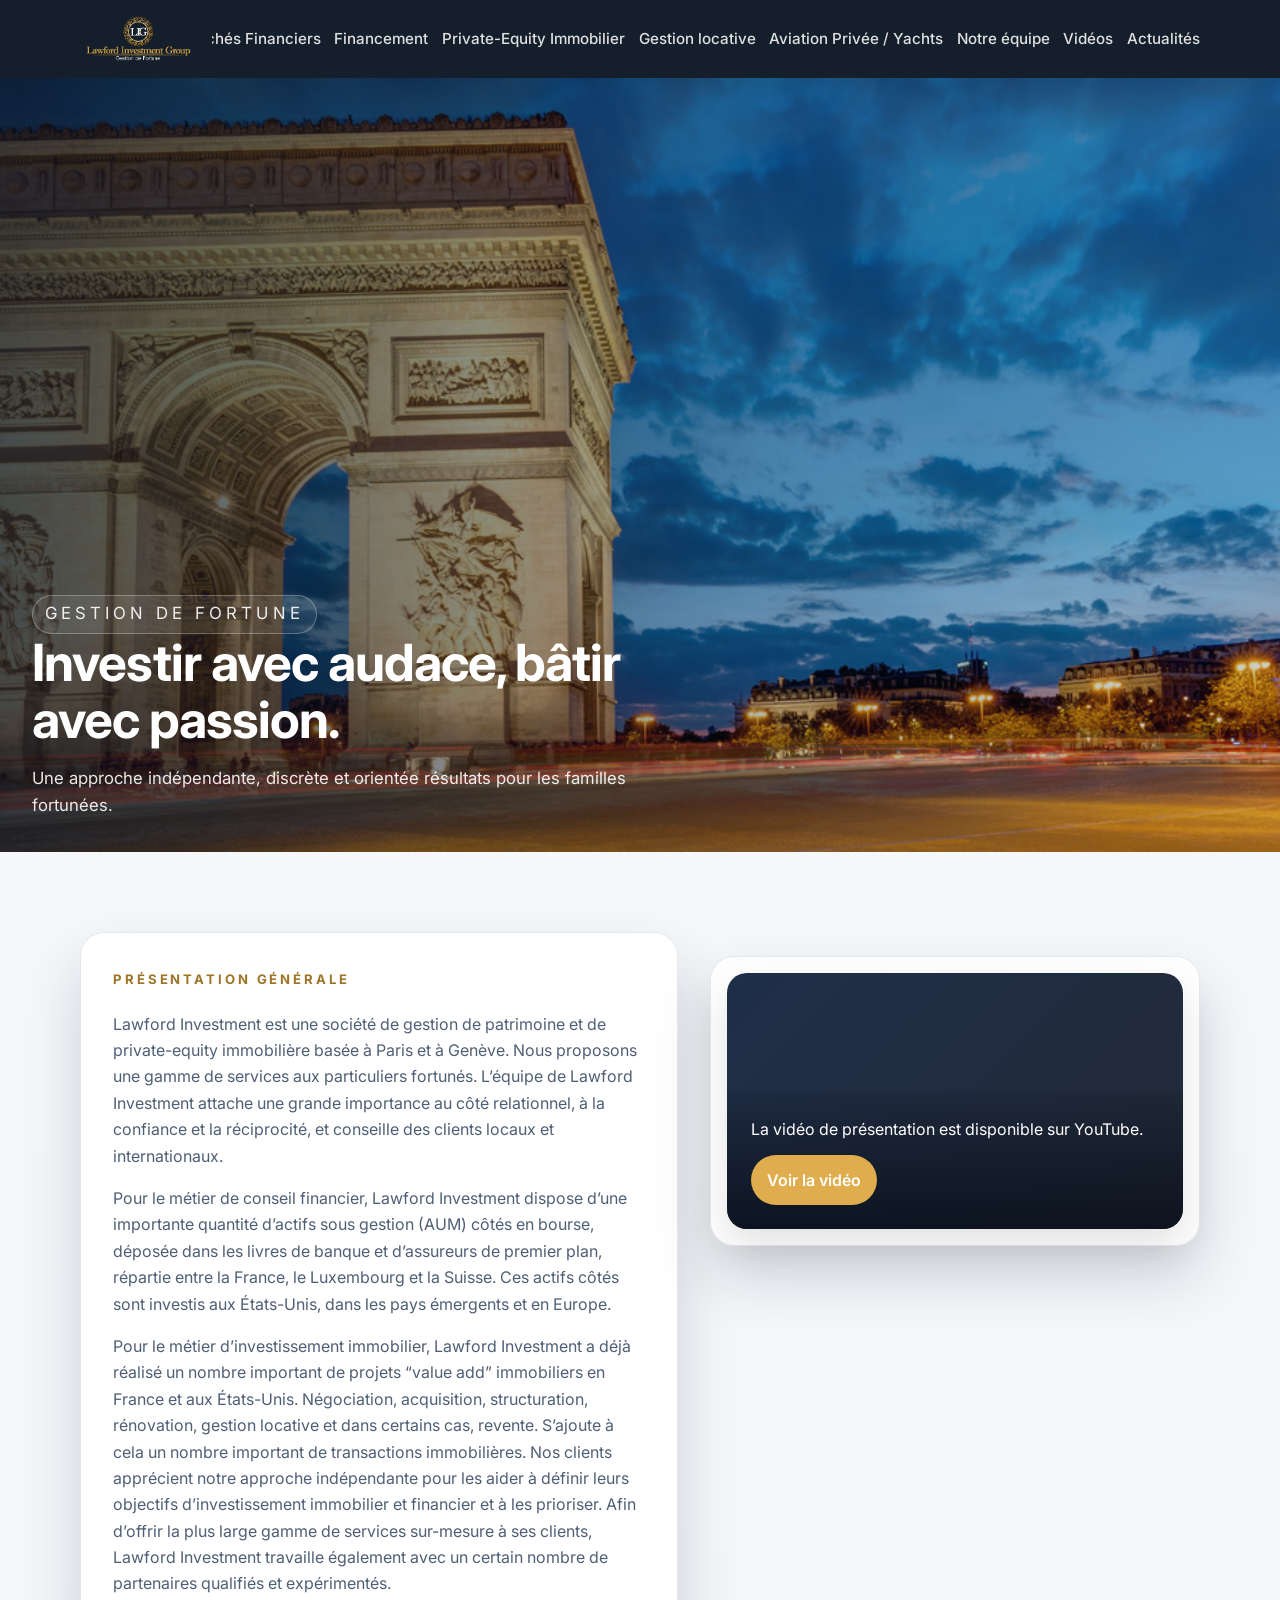
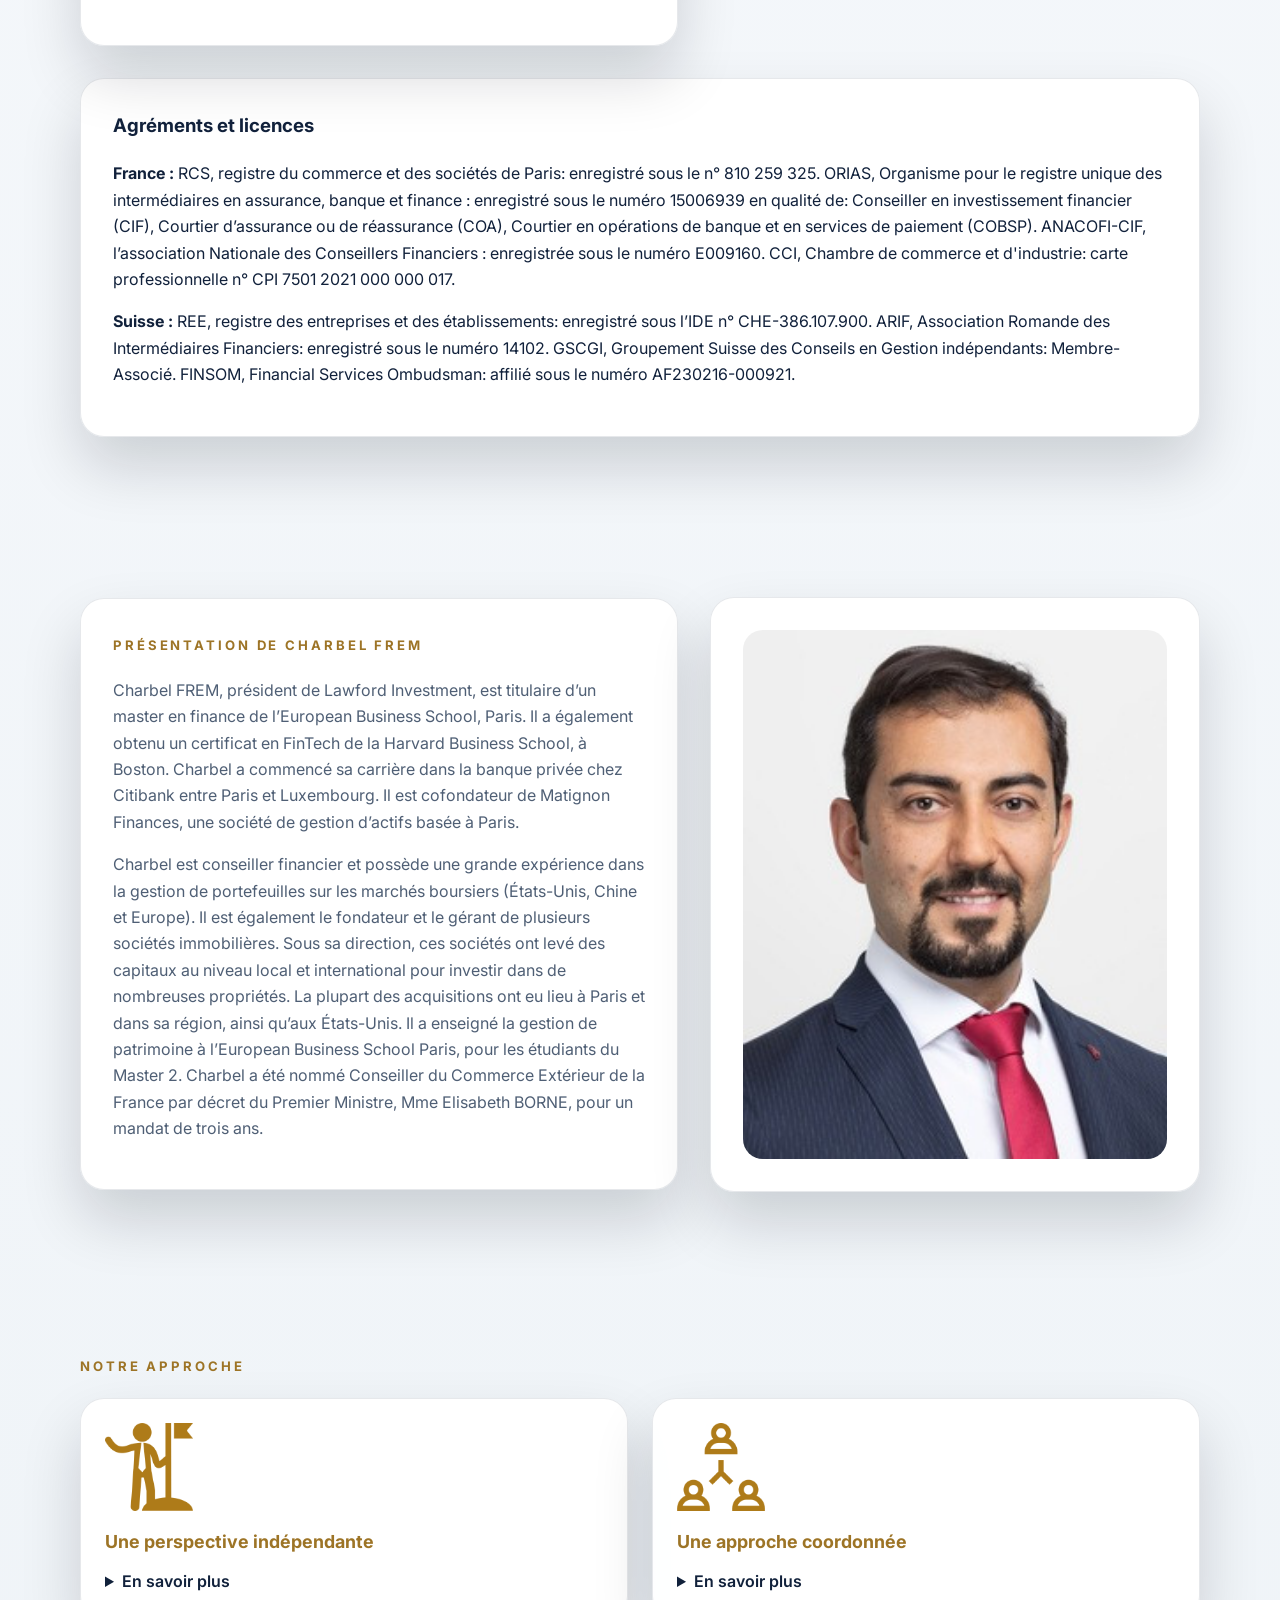
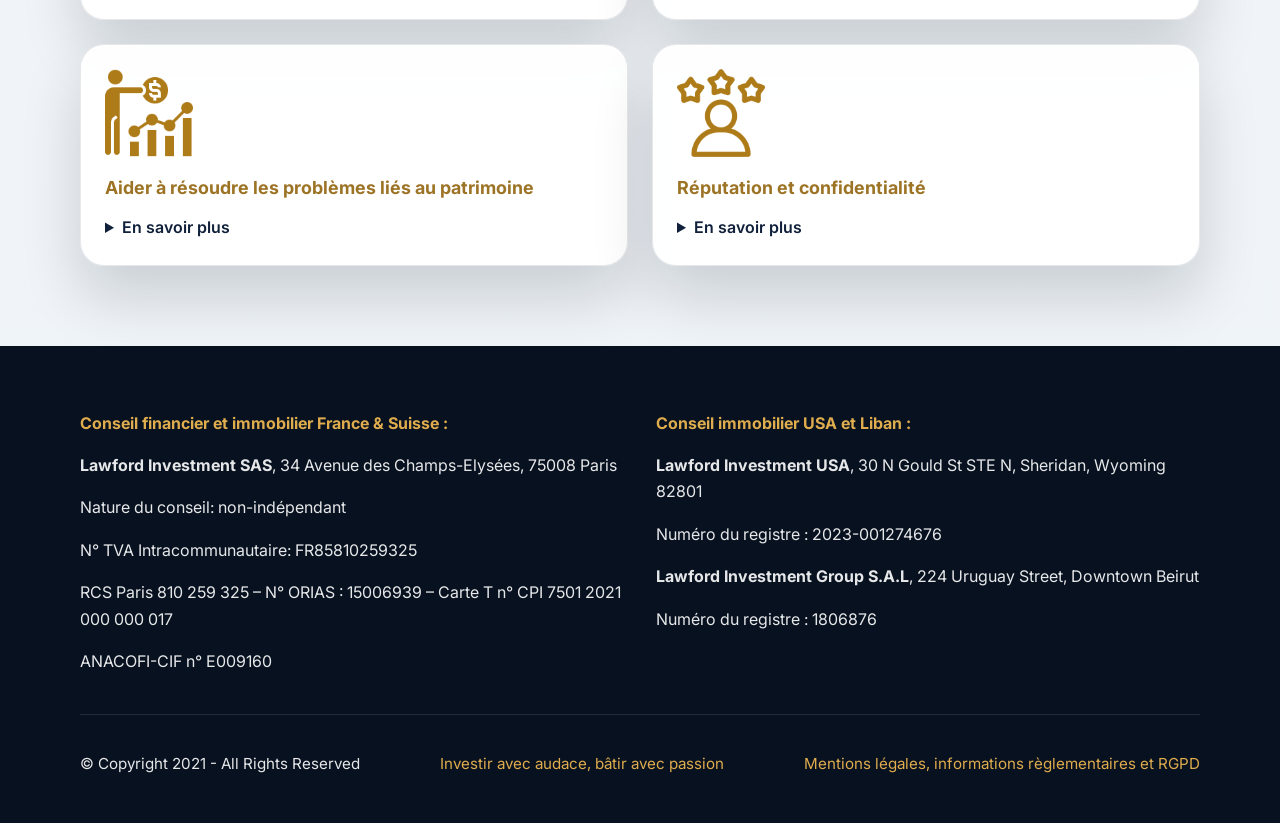
==== index.html @ b6c56537 "yyyy" ====
<!DOCTYPE html>
<html lang="fr">
  <head>
    <meta charset="UTF-8" />
    <meta name="viewport" content="width=device-width, initial-scale=1.0" />
    <meta http-equiv="Cache-Control" content="no-cache, no-store, must-revalidate" />
    <meta http-equiv="Pragma" content="no-cache" />
    <meta http-equiv="Expires" content="0" />
    <meta name="description" content="Lawford Investment — conseil patrimonial, financement, private equity immobilier et gestion de fortune." />
    <title>Lawford Investment</title>
    <link rel="preconnect" href="https://fonts.googleapis.com" />
    <link rel="preconnect" href="https://fonts.gstatic.com" crossorigin />
    <link
      href="https://fonts.googleapis.com/css2?family=Inter:wght@300;400;500;600;700;800&display=swap"
      rel="stylesheet"
    />
    <link rel="stylesheet" href="styles.css" />
  </head>
  <body>
    <header class="site-header">
      <div class="container nav-shell">
        <a class="brand" href="#accueil" aria-label="Lawford Investment">
          <img src="assets/images/logo_FR.png" alt="Lawford Investment" />
        </a>
        <button class="menu-toggle" type="button" aria-label="Toggle navigation" aria-expanded="false">
          <span></span>
          <span></span>
          <span></span>
        </button>
        <nav class="main-nav" aria-label="Navigation principale">
          <a href="index.html">Accueil</a>
          <a href="estate-and-tax.html">Organisation Patrimoniale</a>
          <a href="funds-and-stock.html">Fonds et Marchés Financiers</a>
          <a href="financing.html">Financement</a>
          <a href="real-estate.html">Private-Equity Immobilier</a>
          <a href="property-management.html">Gestion locative</a>
          <a href="private-aviation.html">Aviation Privée / Yachts</a>
          <a href="our-team.html">Notre équipe</a>
          <a href="videos.html">Vidéos</a>
          <a href="actualites.html">Actualités</a>
        </nav>
      </div>
    </header>

    <main id="accueil">
      <section class="hero">
        <div class="hero-slider" aria-label="Présentation de l'entreprise">
          <div class="hero-slide active" style="background-image: url('assets/images/1642494130.jpg');">
            <div class="hero-overlay">
              <p class="eyebrow">Gestion De Fortune</p>
              <h1>Investir avec audace, bâtir avec passion.</h1>
              <p>Une approche indépendante, discrète et orientée résultats pour les familles fortunées.</p>
            </div>
          </div>
          <div class="hero-slide" style="background-image: url('assets/images/arc-de-triomphe-drone.jpg');">
            <div class="hero-overlay">
              <p class="eyebrow">Private Equity Immobilier</p>
              <h1>Des projets immobiliers structurés avec précision.</h1>
              <p>Acquisition, rénovation, gestion locative et valorisation sur mesure.</p>
            </div>
          </div>
          <div class="hero-slide" style="background-image: url('assets/images/la-defense-business-main-banner.jpg');">
            <div class="hero-overlay">
              <p class="eyebrow">Conseil Patrimonial</p>
              <h1>Une vision globale du patrimoine à travers les frontières.</h1>
              <p>France, Suisse, Luxembourg, États-Unis et marchés internationaux.</p>
            </div>
          </div>
          <div class="hero-slide" style="background-image: url('assets/images/view-on-avenue-main.jpg');">
            <div class="hero-overlay">
              <p class="eyebrow">Discrétion &amp; Confidentialité</p>
              <h1>Le conseil de confiance au service de vos ambitions.</h1>
              <p>Une équipe experte, réactive et profondément engagée auprès de chaque client.</p>
            </div>
          </div>
        </div>
      </section>

      <section class="section intro" id="presentation-generale">
        <div class="container grid-two">
          <div class="panel">
            <p class="section-label">Présentation générale</p>
            <div class="copy">
              <p>Lawford Investment est une société de gestion de patrimoine et de private-equity immobilière basée à Paris et à Genève. Nous proposons une gamme de services aux particuliers fortunés. L’équipe de Lawford Investment attache une grande importance au côté relationnel, à la confiance et la réciprocité, et conseille des clients locaux et internationaux.</p>
              <p>Pour le métier de conseil financier, Lawford Investment dispose d’une importante quantité d’actifs sous gestion (AUM) côtés en bourse, déposée dans les livres de banque et d’assureurs de premier plan, répartie entre la France, le Luxembourg et la Suisse. Ces actifs côtés sont investis aux États-Unis, dans les pays émergents et en Europe.</p>
              <p>Pour le métier d’investissement immobilier, Lawford Investment a déjà réalisé un nombre important de projets “value add” immobiliers en France et aux États-Unis. Négociation, acquisition, structuration, rénovation, gestion locative et dans certains cas, revente. S’ajoute à cela un nombre important de transactions immobilières. Nos clients apprécient notre approche indépendante pour les aider à définir leurs objectifs d’investissement immobilier et financier et à les prioriser. Afin d’offrir la plus large gamme de services sur-mesure à ses clients, Lawford Investment travaille également avec un certain nombre de partenaires qualifiés et expérimentés.</p>
            </div>
          </div>
          <div class="panel video-panel">
            <div class="video-frame">
              <iframe src="https://www.youtube-nocookie.com/embed/vRl1MypgNFQ?rel=0&modestbranding=1" title="Présentation Lawford Investment" loading="lazy" allow="accelerometer; autoplay; clipboard-write; encrypted-media; gyroscope; picture-in-picture; web-share" allowfullscreen></iframe>
              <div class="video-fallback">
                <p>La vidéo de présentation est disponible sur YouTube.</p>
                <a href="https://www.youtube.com/watch?v=vRl1MypgNFQ" target="_blank" rel="noopener noreferrer">Voir la vidéo</a>
              </div>
            </div>
          </div>
        </div>
        <div class="container regulatory-block">
          <h3>Agréments et licences</h3>
          <p><strong>France :</strong> RCS, registre du commerce et des sociétés de Paris: enregistré sous le n° 810 259 325. ORIAS, Organisme pour le registre unique des intermédiaires en assurance, banque et finance : enregistré sous le numéro 15006939 en qualité de: Conseiller en investissement financier (CIF), Courtier d’assurance ou de réassurance (COA), Courtier en opérations de banque et en services de paiement (COBSP). ANACOFI-CIF, l’association Nationale des Conseillers Financiers : enregistrée sous le numéro E009160. CCI, Chambre de commerce et d'industrie: carte professionnelle n° CPI 7501 2021 000 000 017.</p>
          <p><strong>Suisse :</strong> REE, registre des entreprises et des établissements: enregistré sous l’IDE n° CHE-386.107.900. ARIF, Association Romande des Intermédiaires Financiers: enregistré sous le numéro 14102. GSCGI, Groupement Suisse des Conseils en Gestion indépendants: Membre-Associé. FINSOM, Financial Services Ombudsman: affilié sous le numéro AF230216-000921.</p>
        </div>
      </section>

      <section class="section profile-section" id="charbel">
        <div class="container grid-two align-center">
          <div class="panel">
            <p class="section-label">Présentation de Charbel Frem</p>
            <div class="copy">
              <p>Charbel FREM, président de Lawford Investment, est titulaire d’un master en finance de l’European Business School, Paris. Il a également obtenu un certificat en FinTech de la Harvard Business School, à Boston. Charbel a commencé sa carrière dans la banque privée chez Citibank entre Paris et Luxembourg. Il est cofondateur de Matignon Finances, une société de gestion d’actifs basée à Paris.</p>
              <p>Charbel est conseiller financier et possède une grande expérience dans la gestion de portefeuilles sur les marchés boursiers (États-Unis, Chine et Europe). Il est également le fondateur et le gérant de plusieurs sociétés immobilières. Sous sa direction, ces sociétés ont levé des capitaux au niveau local et international pour investir dans de nombreuses propriétés. La plupart des acquisitions ont eu lieu à Paris et dans sa région, ainsi qu’aux États-Unis. Il a enseigné la gestion de patrimoine à l’European Business School Paris, pour les étudiants du Master 2. Charbel a été nommé Conseiller du Commerce Extérieur de la France par décret du Premier Ministre, Mme Elisabeth BORNE, pour un mandat de trois ans.</p>
            </div>
          </div>
          <div class="panel image-panel">
            <img src="assets/images/7c996e4b-fa56-4ad6-92c4-a0d3a7804040.jpeg" alt="Charbel Frem" />
          </div>
        </div>
      </section>

      <section class="section values-section" id="valeurs">
        <div class="container">
          <p class="section-label">Notre approche</p>
          <div class="value-grid">
            <article class="value-card">
              <img src="assets/images/businessman-standing-and-holding-a-flag-on-a-pole.png" alt="" />
              <h3>Une perspective indépendante</h3>
              <details>
                <summary>En savoir plus</summary>
                <p>La gestion d’un patrimoine familial nécessite une prudence dans la réflexion et le jugement. Le confort et la liberté que procure la sécurité financière peuvent trop souvent être gâchés par la tâche fastidieuse de gestion des actifs et des affaires financières. À mesure que la richesse augmente, la complexité de la prise de décision nécessaire pour gérer efficacement un portefeuille croissant d’actifs et d’investissements, augmente également.</p>
              </details>
            </article>
            <article class="value-card">
              <img src="assets/images/coordinator.png" alt="" />
              <h3>Une approche coordonnée</h3>
              <details>
                <summary>En savoir plus</summary>
                <p>Lawford Investment est une entreprise de conseil, indépendante et objective: nous sommes responsables envers le client et non envers une institution financière. Nous ne sommes pas là pour commercialiser un produit mais bien pour fournir des conseils avisés dans le cadre desquels nous trouvons le produit adéquat.</p>
                <p>Nous comprenons également que les clients entretiennent des relations avec d’autres organisations professionnelles telles que des institutions financières, des avocats et des comptables. Nous ne remplaçons pas ces relations mais nous cherchons à les coordonner pour maximiser les opportunités de création de valeur et de protection des actifs. Notre approche englobe une gamme plus large de services essentiels à une bonne gestion du patrimoine. La gouvernance familiale et la protection d’un patrimoine comprennent diverses disciplines telles que le conseil patrimonial, la gestion des investissements, le conseil aux entreprises, les structures juridiques et le transfert intergénérationnel. Lawford Investment crée la solution la plus adaptée à chaque situation, ce qui permet à nos clients de prendre les décisions adéquates.</p>
                <p>La création d’un patrimoine important peut ouvrir de nouvelles opportunités et générer de nouveaux défis pour les individus et leurs familles lorsqu’ils essaient de s’adapter aux complexités croissantes qui accompagnent leur nouvelle situation. L’un des défis permanents rencontrés par la plupart des familles consiste à trouver un équilibre entre le désir de préserver les actifs à travers les générations futures et les besoins en revenus au quotidien. En comprenant nos clients et leurs objectifs, nous les aidons à développer une stratégie à long terme qui répond à la fois à leurs besoins immédiats mais aussi à leurs ambitions futures.</p>
              </details>
            </article>
            <article class="value-card">
              <img src="assets/images/wealth.png" alt="" />
              <h3>Aider à résoudre les problèmes liés au patrimoine</h3>
              <details>
                <summary>En savoir plus</summary>
                <p>L’équipe de Lawford Investment a une grande expérience dans l’accompagnement des familles pour atteindre leurs objectifs, mettre en œuvre leurs stratégies patrimoniales partout dans le monde et établir des structures à long terme adaptées à l’avenir. Notre gamme d’offres a été spécialement conçue pour les familles fortunées. Notre objectif est de répondre à certaines questions fondamentales et de clarifier les priorités, les désirs et les besoins, afin de contribuer à définir et à mettre en œuvre une stratégie efficace qui préserve les actifs et le patrimoine des familles clientes chez nous.</p>
              </details>
            </article>
            <article class="value-card">
              <img src="assets/images/reputation.png" alt="" />
              <h3>Réputation et confidentialité</h3>
              <details>
                <summary>En savoir plus</summary>
                <p>Pour Lawford Investment, la gestion du risque n’est pas seulement une question de stratégie d’investissement, il s’agit également de préserver la réputation d’un client, ainsi que de garantir la confidentialité.</p>
                <p>Avec plus de 20 ans d’expérience, l’équipe de Lawford Investment intervient au sein d’un large éventail de juridiction, avec une connaissance approfondie de nos marchés et une compréhension de l’évolution des réalités économiques et fiscales. Notre prestation de services doit toujours évoluer pour répondre aux besoins de nos clients. Nous sommes informés en permanence de toutes les nouvelles réglementations, ainsi que de toute évolution de la fiscalité. De plus, nous suivons tous les développements mondiaux de plus en plus sophistiqués pour lutter contre la cybercriminalité et le blanchiment d’argent.</p>
              </details>
            </article>
          </div>
        </div>
      </section>
    </main>

    <footer class="site-footer">
      <div class="container footer-grid">
        <div>
          <p class="footer-title">Conseil financier et immobilier France &amp; Suisse :</p>
          <p><strong>Lawford Investment SAS</strong>, 34 Avenue des Champs-Elysées, 75008 Paris</p>
          <p>Nature du conseil: non-indépendant</p>
          <p>N° TVA Intracommunautaire: FR85810259325</p>
          <p>RCS Paris 810 259 325 – N° ORIAS : 15006939 – Carte T n° CPI 7501 2021 000 000 017</p>
          <p>ANACOFI-CIF n° E009160</p>
        </div>
        <div>
          <p class="footer-title">Conseil immobilier USA et Liban :</p>
          <p><strong>Lawford Investment USA</strong>, 30 N Gould St STE N, Sheridan, Wyoming 82801</p>
          <p>Numéro du registre : 2023-001274676</p>
          <p><strong>Lawford Investment Group S.A.L</strong>, 224 Uruguay Street, Downtown Beirut</p>
          <p>Numéro du registre : 1806876</p>
        </div>
      </div>
      <div class="container footer-bottom">
        <p>© Copyright 2021 - All Rights Reserved</p>
        <p class="accent">Investir avec audace, bâtir avec passion</p>
        <a href="https://www.lawfordinvestment.com/mentionsLegales">Mentions légales, informations règlementaires et RGPD</a>
      </div>
    </footer>

    <script src="script.js"></script>
  </body>
</html>
---- styles.css ----
:root {
  --bg: #07111f;
  --surface: rgba(255, 255, 255, 0.95);
  --surface-strong: #ffffff;
  --text: #11213b;
  --muted: #4f5f75;
  --accent: #dfac4e;
  --accent-dark: #9d7426;
  --border: rgba(17, 33, 59, 0.1);
  --shadow: 0 30px 60px rgba(4, 12, 24, 0.16);
}

* {
  box-sizing: border-box;
}

html {
  scroll-behavior: smooth;
}

body {
  margin: 0;
  font-family: 'Inter', sans-serif;
  color: var(--text);
  background: linear-gradient(180deg, #f7f9fc 0%, #eef3f7 100%);
  line-height: 1.65;
}

img {
  max-width: 100%;
  display: block;
}

a {
  color: inherit;
  text-decoration: none;
}

.container {
  width: min(1120px, calc(100% - 2rem));
  margin: 0 auto;
}

.site-header {
  position: sticky;
  top: 0;
  z-index: 20;
  background: rgba(7, 17, 31, 0.94);
  backdrop-filter: blur(16px);
  box-shadow: 0 10px 30px rgba(0, 0, 0, 0.12);
}

.nav-shell {
  display: flex;
  align-items: center;
  justify-content: space-between;
  min-height: 78px;
  gap: 1rem;
  flex-wrap: nowrap;
}

.brand {
  display: inline-flex;
  align-items: center;
  flex-shrink: 0;
}

.brand img {
  height: 48px;
  width: auto;
}

.main-nav {
  display: flex;
  align-items: center;
  justify-content: flex-end;
  gap: 0.6rem 0.85rem;
  flex-wrap: nowrap;
  white-space: nowrap;
  overflow-x: auto;
  padding: 0.35rem 0;
  margin-left: auto;
  scrollbar-width: none;
}

.main-nav::-webkit-scrollbar {
  display: none;
}

.main-nav a {
  color: rgba(255, 255, 255, 0.86);
  font-size: 0.95rem;
  font-weight: 500;
  transition: color 180ms ease;
  white-space: nowrap;
}

.main-nav a:hover,
.main-nav a:focus-visible {
  color: var(--accent);
}

.menu-toggle {
  display: none;
  flex-direction: column;
  gap: 4px;
  background: transparent;
  border: 0;
  padding: 0.25rem;
}

.menu-toggle span {
  width: 24px;
  height: 2px;
  background: white;
  border-radius: 999px;
}

.hero {
  position: relative;
  min-height: 86vh;
}

.hero-slider {
  position: relative;
  min-height: 86vh;
  overflow: hidden;
}

.page-hero .hero-slider {
  min-height: 320px;
}

.hero-slide {
  position: absolute;
  inset: 0;
  display: flex;
  align-items: flex-end;
  background-color: var(--bg);
  background-size: cover;
  background-position: center;
  opacity: 0;
  transition: opacity 900ms ease;
}

.hero-slide.active {
  opacity: 1;
}

.hero-slide::before {
  content: '';
  position: absolute;
  inset: 0;
  background: linear-gradient(90deg, rgba(7, 17, 31, 0.75) 0%, rgba(7, 17, 31, 0.3) 60%, rgba(7, 17, 31, 0.2) 100%);
}

.hero-overlay {
  position: relative;
  z-index: 1;
  max-width: 720px;
  padding: 8rem 2rem 2rem;
  color: white;
  display: flex;
  flex-direction: column;
  justify-content: end;
  min-height: 86vh;
}

.eyebrow {
  display: inline-flex;
  align-self: flex-start;
  padding: 0.3rem 0.75rem;
  border: 1px solid rgba(255, 255, 255, 0.28);
  border-radius: 999px;
  font-size: 0.8rem;
  letter-spacing: 0.24em;
  text-transform: uppercase;
  margin: 0 0 1rem;
  background: rgba(255, 255, 255, 0.08);
}

.hero h1 {
  font-size: clamp(2rem, 4vw, 3.4rem);
  line-height: 1.12;
  margin: 0 0 1rem;
  letter-spacing: -0.02em;
}

.hero p {
  font-size: 1.05rem;
  max-width: 620px;
  margin: 0;
  color: rgba(255, 255, 255, 0.9);
}

.section {
  padding: 5rem 0;
}

.page-hero {
  min-height: 320px;
  display: flex;
  align-items: end;
}

.page-hero .hero-overlay {
  min-height: 320px;
  padding-top: 4rem;
}

.page-content .panel {
  margin-top: 1.5rem;
}

.media-card {
  margin-top: 1.25rem;
  border-radius: 18px;
  overflow: hidden;
  box-shadow: 0 16px 36px rgba(7, 17, 31, 0.14);
}

.media-card img {
  width: 100%;
  height: 320px;
  object-fit: cover;
  display: block;
}

.page-content ul {
  padding-left: 1.2rem;
  color: var(--muted);
}

.page-content li + li {
  margin-top: 0.45rem;
}

.section-label {
  display: inline-block;
  margin: 0 0 1.25rem;
  font-size: 0.82rem;
  font-weight: 700;
  letter-spacing: 0.22em;
  text-transform: uppercase;
  color: var(--accent-dark);
}

.grid-two {
  display: grid;
  grid-template-columns: 1.1fr 0.9fr;
  gap: 2rem;
  align-items: start;
}

.align-center {
  align-items: center;
}

.panel,
.value-card,
.regulatory-block {
  background: var(--surface);
  border: 1px solid var(--border);
  border-radius: 24px;
  box-shadow: var(--shadow);
}

.panel {
  padding: 2rem;
}

.copy p {
  margin: 0 0 1rem;
  color: var(--muted);
}

.video-panel {
  padding: 1rem;
}

.video-frame {
  position: relative;
  width: 100%;
  aspect-ratio: 16 / 9;
  border-radius: 20px;
  overflow: hidden;
  box-shadow: 0 16px 40px rgba(0, 0, 0, 0.12);
  background: linear-gradient(135deg, rgba(19, 35, 63, 0.95), rgba(10, 18, 32, 0.9));
}

.video-frame img {
  position: absolute;
  inset: 0;
  width: 100%;
  height: 100%;
  object-fit: cover;
  display: block;
}

.video-frame .video-fallback {
  position: absolute;
  inset: auto 0 0 0;
  display: flex;
  flex-direction: column;
  justify-content: flex-end;
  gap: 0.75rem;
  padding: 1.5rem;
  background: linear-gradient(180deg, rgba(7, 13, 24, 0.1), rgba(7, 13, 24, 0.78));
  color: #fff;
  z-index: 2;
  pointer-events: none;
}

.video-frame .video-fallback p {
  margin: 0;
  font-size: 1rem;
  max-width: 28rem;
}

.video-frame .video-fallback a {
  display: inline-flex;
  align-self: flex-start;
  padding: 0.75rem 1rem;
  border-radius: 999px;
  background: var(--accent);
  color: #fff;
  font-weight: 600;
  text-decoration: none;
  pointer-events: auto;
}

.video-frame iframe {
  position: absolute;
  inset: 0;
  width: 100%;
  height: 100%;
  border: 0;
  display: block;
  z-index: 1;
}

.video-panel {
  margin-top: 1.5rem;
}

.regulatory-block {
  margin-top: 2rem;
  padding: 2rem;
}

.regulatory-block h3 {
  margin-top: 0;
}

.image-panel img {
  width: 100%;
  border-radius: 20px;
  object-fit: cover;
  min-height: 420px;
}

.value-grid {
  display: grid;
  grid-template-columns: repeat(2, minmax(0, 1fr));
  gap: 1.5rem;
}

.value-card {
  padding: 1.5rem;
}

.value-card img {
  width: 88px;
  height: 88px;
  margin-bottom: 1rem;
}

.value-card h3 {
  margin: 0 0 0.75rem;
  font-size: 1.12rem;
  color: var(--accent-dark);
}

.value-card details {
  color: var(--muted);
}

.value-card summary {
  cursor: pointer;
  font-weight: 600;
  color: var(--text);
}

.value-card p {
  margin: 0.75rem 0 0;
}

.site-footer {
  background: var(--bg);
  color: rgba(255, 255, 255, 0.9);
  padding: 3rem 0 2rem;
}

.footer-grid {
  display: grid;
  grid-template-columns: repeat(2, minmax(0, 1fr));
  gap: 2rem;
  padding-bottom: 1.5rem;
}

.footer-title {
  font-weight: 700;
  color: var(--accent);
  margin-bottom: 0.8rem;
}

.footer-bottom {
  display: flex;
  justify-content: space-between;
  align-items: center;
  gap: 1rem;
  padding-top: 1.25rem;
  border-top: 1px solid rgba(255, 255, 255, 0.1);
  font-size: 0.95rem;
}

.footer-bottom a {
  color: var(--accent);
}

.accent {
  color: var(--accent);
}

@media (max-width: 860px) {
  .menu-toggle {
    display: inline-flex;
  }

  .main-nav {
    position: absolute;
    top: 78px;
    right: 1rem;
    left: 1rem;
    display: none;
    flex-direction: column;
    padding: 1rem;
    background: rgba(7, 17, 31, 0.98);
    border-radius: 16px;
    box-shadow: var(--shadow);
  }

  .main-nav.is-open {
    display: flex;
  }

  .grid-two,
  .value-grid,
  .footer-grid {
    grid-template-columns: 1fr;
  }

  .footer-bottom {
    flex-direction: column;
    align-items: flex-start;
  }
}

@media (max-width: 560px) {
  .hero-overlay {
    padding: 6rem 1rem 1.5rem;
  }

  .panel,
  .regulatory-block,
  .value-card {
    padding: 1.25rem;
  }

  .section {
    padding: 3.5rem 0;
  }
}
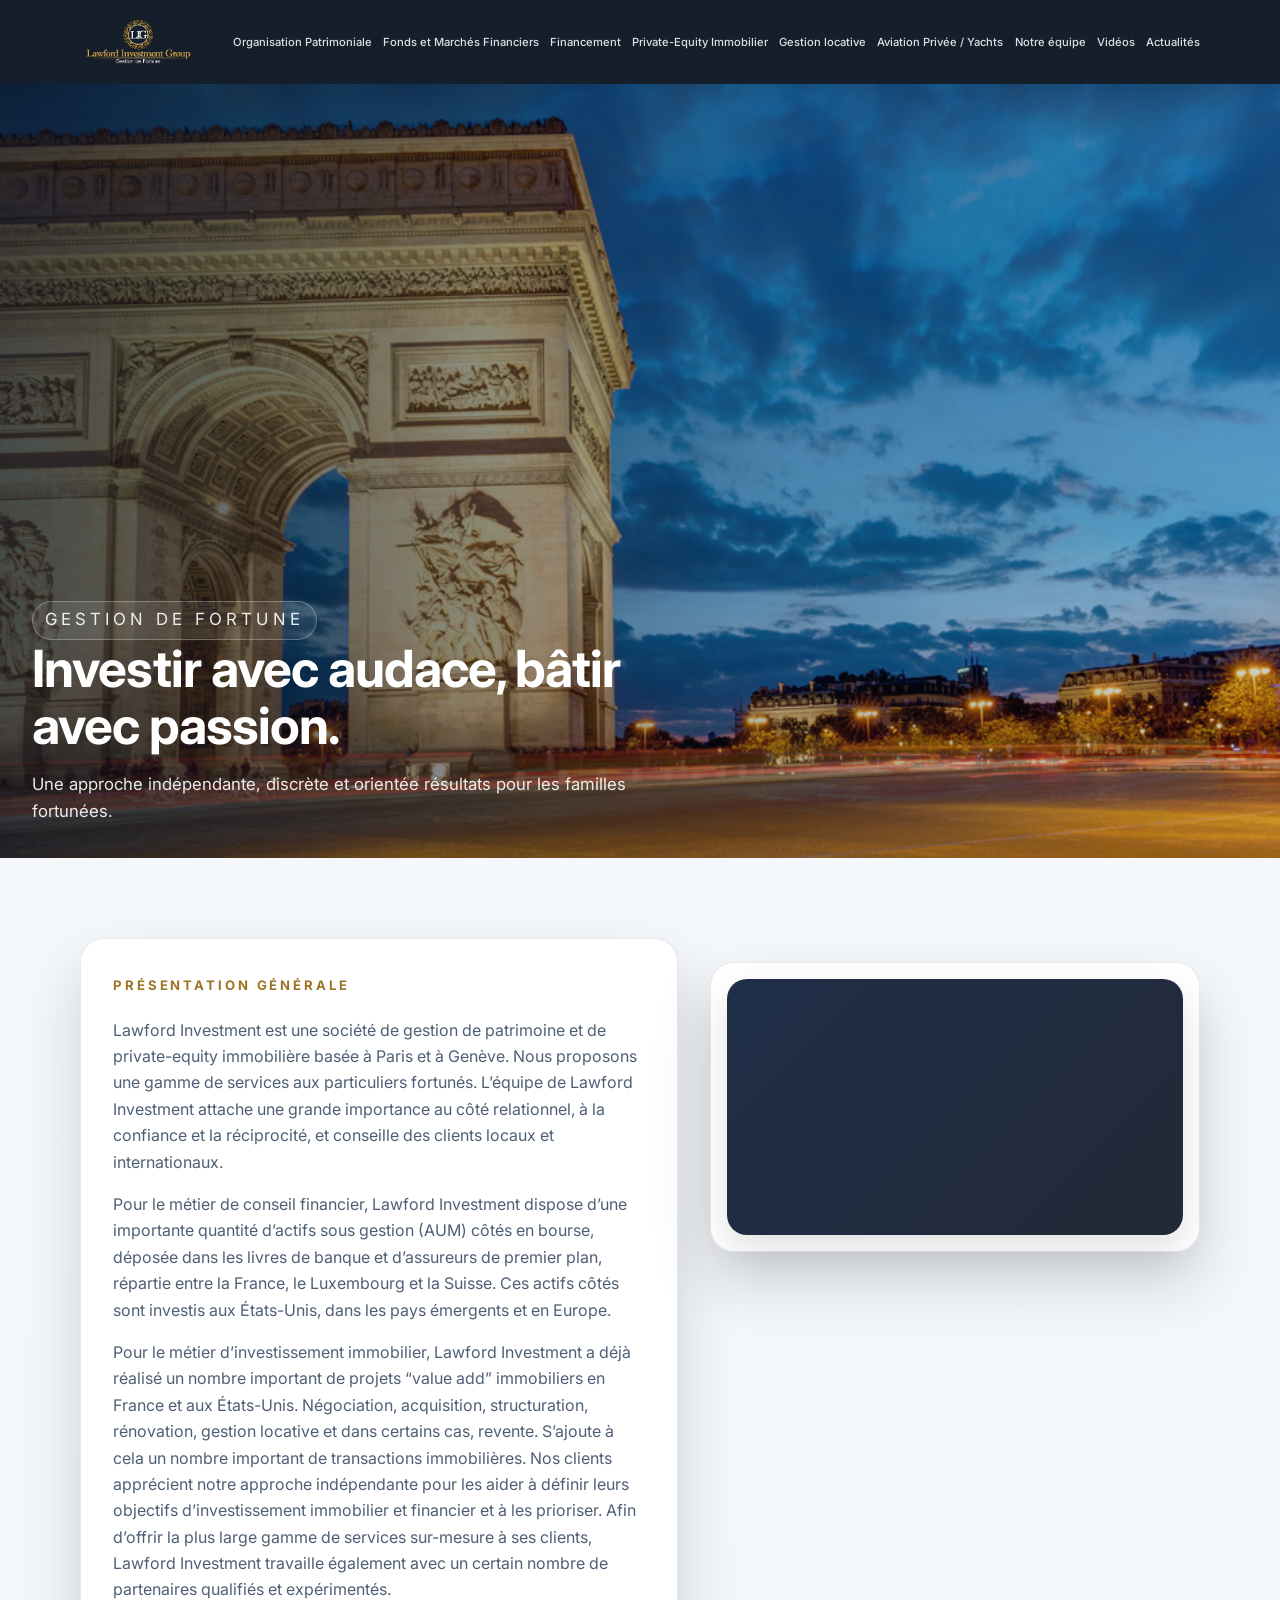
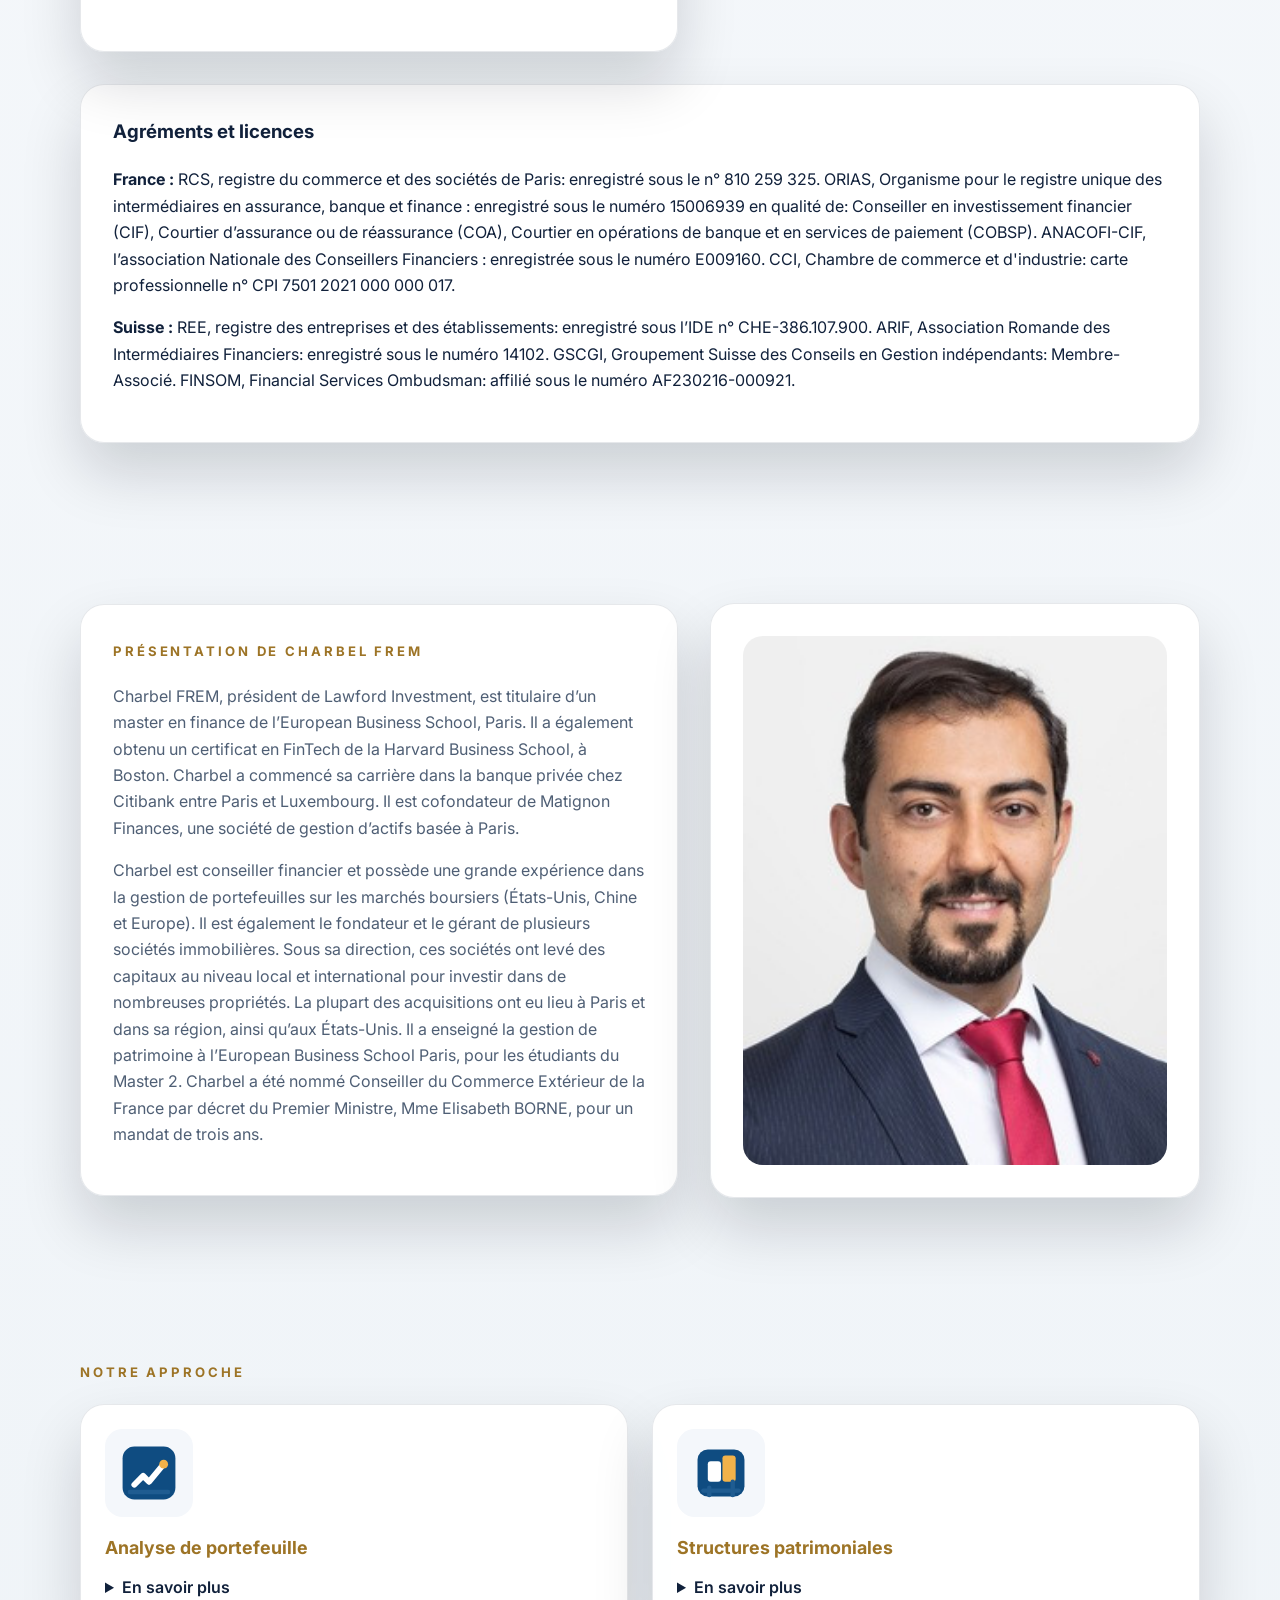
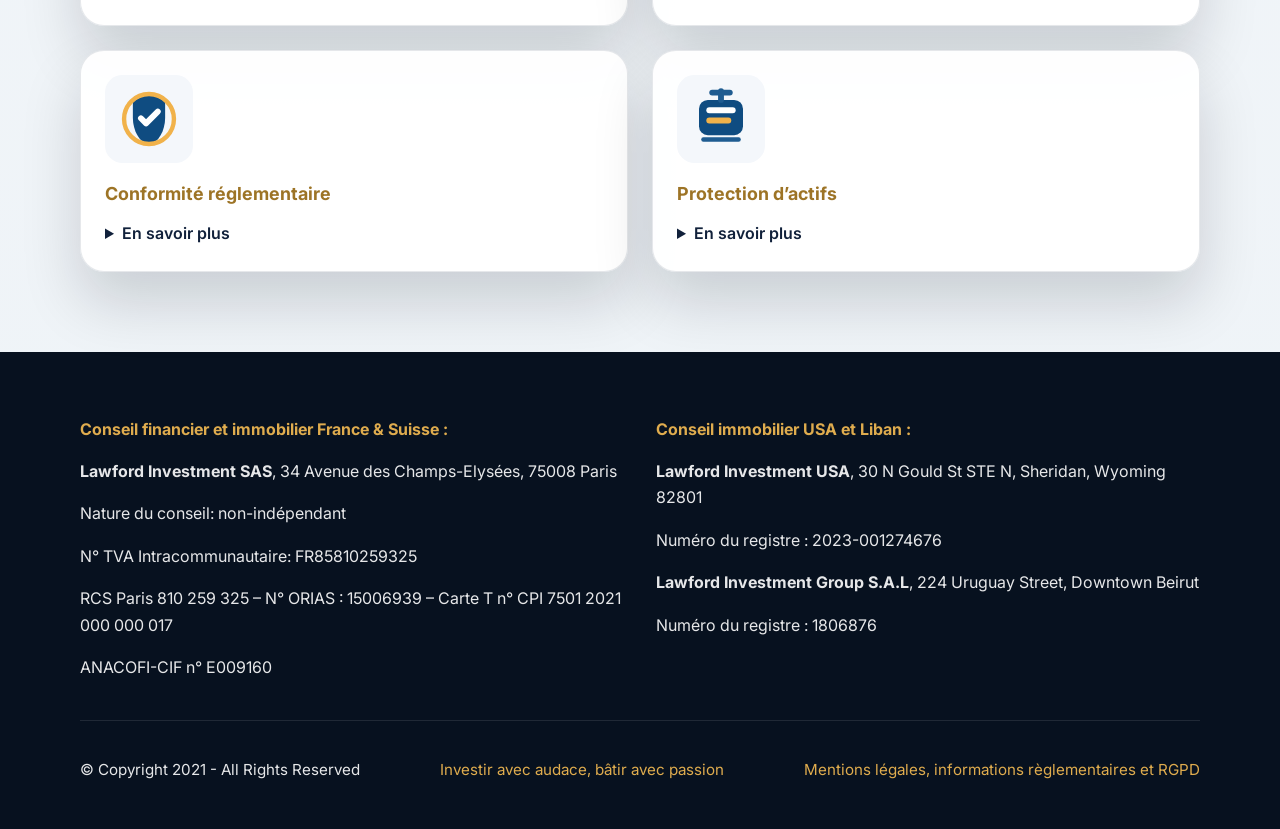
==== commit 75cf39b2: "Add value cards/icons; update hero & nav styles Add four new SVG icons and integrate them into the s" ====
--- a/index.html
+++ b/index.html
@@ -28,7 +28,6 @@
           <span></span>
         </button>
         <nav class="main-nav" aria-label="Navigation principale">
-          <a href="index.html">Accueil</a>
           <a href="estate-and-tax.html">Organisation Patrimoniale</a>
           <a href="funds-and-stock.html">Fonds et Marchés Financiers</a>
           <a href="financing.html">Financement</a>
@@ -89,10 +88,6 @@
           <div class="panel video-panel">
             <div class="video-frame">
               <iframe src="https://www.youtube-nocookie.com/embed/vRl1MypgNFQ?rel=0&modestbranding=1" title="Présentation Lawford Investment" loading="lazy" allow="accelerometer; autoplay; clipboard-write; encrypted-media; gyroscope; picture-in-picture; web-share" allowfullscreen></iframe>
-              <div class="video-fallback">
-                <p>La vidéo de présentation est disponible sur YouTube.</p>
-                <a href="https://www.youtube.com/watch?v=vRl1MypgNFQ" target="_blank" rel="noopener noreferrer">Voir la vidéo</a>
-              </div>
             </div>
           </div>
         </div>
@@ -123,38 +118,35 @@
           <p class="section-label">Notre approche</p>
           <div class="value-grid">
             <article class="value-card">
-              <img src="assets/images/businessman-standing-and-holding-a-flag-on-a-pole.png" alt="" />
-              <h3>Une perspective indépendante</h3>
+              <img src="assets/images/portfolio-analytics.svg" alt="Analyse de portefeuille" />
+              <h3>Analyse de portefeuille</h3>
               <details>
                 <summary>En savoir plus</summary>
-                <p>La gestion d’un patrimoine familial nécessite une prudence dans la réflexion et le jugement. Le confort et la liberté que procure la sécurité financière peuvent trop souvent être gâchés par la tâche fastidieuse de gestion des actifs et des affaires financières. À mesure que la richesse augmente, la complexité de la prise de décision nécessaire pour gérer efficacement un portefeuille croissant d’actifs et d’investissements, augmente également.</p>
+                <p>Nous construisons des stratégies d’allocation et de monitoring alignées avec les objectifs de rendement, la tolérance au risque et l’horizon de placement de chaque famille.</p>
               </details>
             </article>
             <article class="value-card">
-              <img src="assets/images/coordinator.png" alt="" />
-              <h3>Une approche coordonnée</h3>
+              <img src="assets/images/wealth-structure.svg" alt="Structures patrimoniales" />
+              <h3>Structures patrimoniales</h3>
               <details>
                 <summary>En savoir plus</summary>
-                <p>Lawford Investment est une entreprise de conseil, indépendante et objective: nous sommes responsables envers le client et non envers une institution financière. Nous ne sommes pas là pour commercialiser un produit mais bien pour fournir des conseils avisés dans le cadre desquels nous trouvons le produit adéquat.</p>
-                <p>Nous comprenons également que les clients entretiennent des relations avec d’autres organisations professionnelles telles que des institutions financières, des avocats et des comptables. Nous ne remplaçons pas ces relations mais nous cherchons à les coordonner pour maximiser les opportunités de création de valeur et de protection des actifs. Notre approche englobe une gamme plus large de services essentiels à une bonne gestion du patrimoine. La gouvernance familiale et la protection d’un patrimoine comprennent diverses disciplines telles que le conseil patrimonial, la gestion des investissements, le conseil aux entreprises, les structures juridiques et le transfert intergénérationnel. Lawford Investment crée la solution la plus adaptée à chaque situation, ce qui permet à nos clients de prendre les décisions adéquates.</p>
-                <p>La création d’un patrimoine important peut ouvrir de nouvelles opportunités et générer de nouveaux défis pour les individus et leurs familles lorsqu’ils essaient de s’adapter aux complexités croissantes qui accompagnent leur nouvelle situation. L’un des défis permanents rencontrés par la plupart des familles consiste à trouver un équilibre entre le désir de préserver les actifs à travers les générations futures et les besoins en revenus au quotidien. En comprenant nos clients et leurs objectifs, nous les aidons à développer une stratégie à long terme qui répond à la fois à leurs besoins immédiats mais aussi à leurs ambitions futures.</p>
+                <p>Nous accompagnons la structuration du patrimoine au travers de solutions juridiques, fiscales et de gouvernance adaptées à chaque étape de vie familiale ou entrepreneuriale.</p>
               </details>
             </article>
             <article class="value-card">
-              <img src="assets/images/wealth.png" alt="" />
-              <h3>Aider à résoudre les problèmes liés au patrimoine</h3>
+              <img src="assets/images/compliance.svg" alt="Conformité réglementaire" />
+              <h3>Conformité réglementaire</h3>
               <details>
                 <summary>En savoir plus</summary>
-                <p>L’équipe de Lawford Investment a une grande expérience dans l’accompagnement des familles pour atteindre leurs objectifs, mettre en œuvre leurs stratégies patrimoniales partout dans le monde et établir des structures à long terme adaptées à l’avenir. Notre gamme d’offres a été spécialement conçue pour les familles fortunées. Notre objectif est de répondre à certaines questions fondamentales et de clarifier les priorités, les désirs et les besoins, afin de contribuer à définir et à mettre en œuvre une stratégie efficace qui préserve les actifs et le patrimoine des familles clientes chez nous.</p>
+                <p>Notre équipe veille à la conformité permanente des solutions proposées, avec une attention particulière aux exigences réglementaires et à la protection des intérêts des clients.</p>
               </details>
             </article>
             <article class="value-card">
-              <img src="assets/images/reputation.png" alt="" />
-              <h3>Réputation et confidentialité</h3>
+              <img src="assets/images/asset-protection.svg" alt="Protection d'actifs" />
+              <h3>Protection d’actifs</h3>
               <details>
                 <summary>En savoir plus</summary>
-                <p>Pour Lawford Investment, la gestion du risque n’est pas seulement une question de stratégie d’investissement, il s’agit également de préserver la réputation d’un client, ainsi que de garantir la confidentialité.</p>
-                <p>Avec plus de 20 ans d’expérience, l’équipe de Lawford Investment intervient au sein d’un large éventail de juridiction, avec une connaissance approfondie de nos marchés et une compréhension de l’évolution des réalités économiques et fiscales. Notre prestation de services doit toujours évoluer pour répondre aux besoins de nos clients. Nous sommes informés en permanence de toutes les nouvelles réglementations, ainsi que de toute évolution de la fiscalité. De plus, nous suivons tous les développements mondiaux de plus en plus sophistiqués pour lutter contre la cybercriminalité et le blanchiment d’argent.</p>
+                <p>Nous accompagnons la protection du capital, la continuité patrimoniale et la sécurisation des transferts à travers des structures robustes et discrètes.</p>
               </details>
             </article>
           </div>
--- a/styles.css
+++ b/styles.css
@@ -37,7 +37,7 @@
 }
 
 .container {
-  width: min(1120px, calc(100% - 2rem));
+  width: min(1120px, calc(100% - 1.25rem));
   margin: 0 auto;
 }
 
@@ -54,8 +54,8 @@
   display: flex;
   align-items: center;
   justify-content: space-between;
-  min-height: 78px;
-  gap: 1rem;
+  min-height: 84px;
+  gap: 0.75rem;
   flex-wrap: nowrap;
 }
 
@@ -74,11 +74,11 @@
   display: flex;
   align-items: center;
   justify-content: flex-end;
-  gap: 0.6rem 0.85rem;
+  gap: 0.3rem 0.7rem;
   flex-wrap: nowrap;
   white-space: nowrap;
   overflow-x: auto;
-  padding: 0.35rem 0;
+  padding: 0.4rem 0;
   margin-left: auto;
   scrollbar-width: none;
 }
@@ -89,10 +89,11 @@
 
 .main-nav a {
   color: rgba(255, 255, 255, 0.86);
-  font-size: 0.95rem;
+  font-size: 0.7rem;
   font-weight: 500;
   transition: color 180ms ease;
   white-space: nowrap;
+  letter-spacing: 0em;
 }
 
 .main-nav a:hover,
@@ -139,12 +140,15 @@
   background-color: var(--bg);
   background-size: cover;
   background-position: center;
+  background-repeat: no-repeat;
   opacity: 0;
   transition: opacity 900ms ease;
+  min-height: 100%;
 }
 
 .hero-slide.active {
   opacity: 1;
+  display: flex;
 }
 
 .hero-slide::before {
@@ -164,6 +168,7 @@
   flex-direction: column;
   justify-content: end;
   min-height: 86vh;
+  width: 100%;
 }
 
 .eyebrow {
@@ -201,11 +206,13 @@
   min-height: 320px;
   display: flex;
   align-items: end;
+  background: linear-gradient(135deg, rgba(7, 17, 31, 0.96), rgba(22, 60, 108, 0.88));
 }
 
 .page-hero .hero-overlay {
   min-height: 320px;
   padding-top: 4rem;
+  background: linear-gradient(90deg, rgba(7, 17, 31, 0.7), rgba(7, 17, 31, 0.18));
 }
 
 .page-content .panel {
